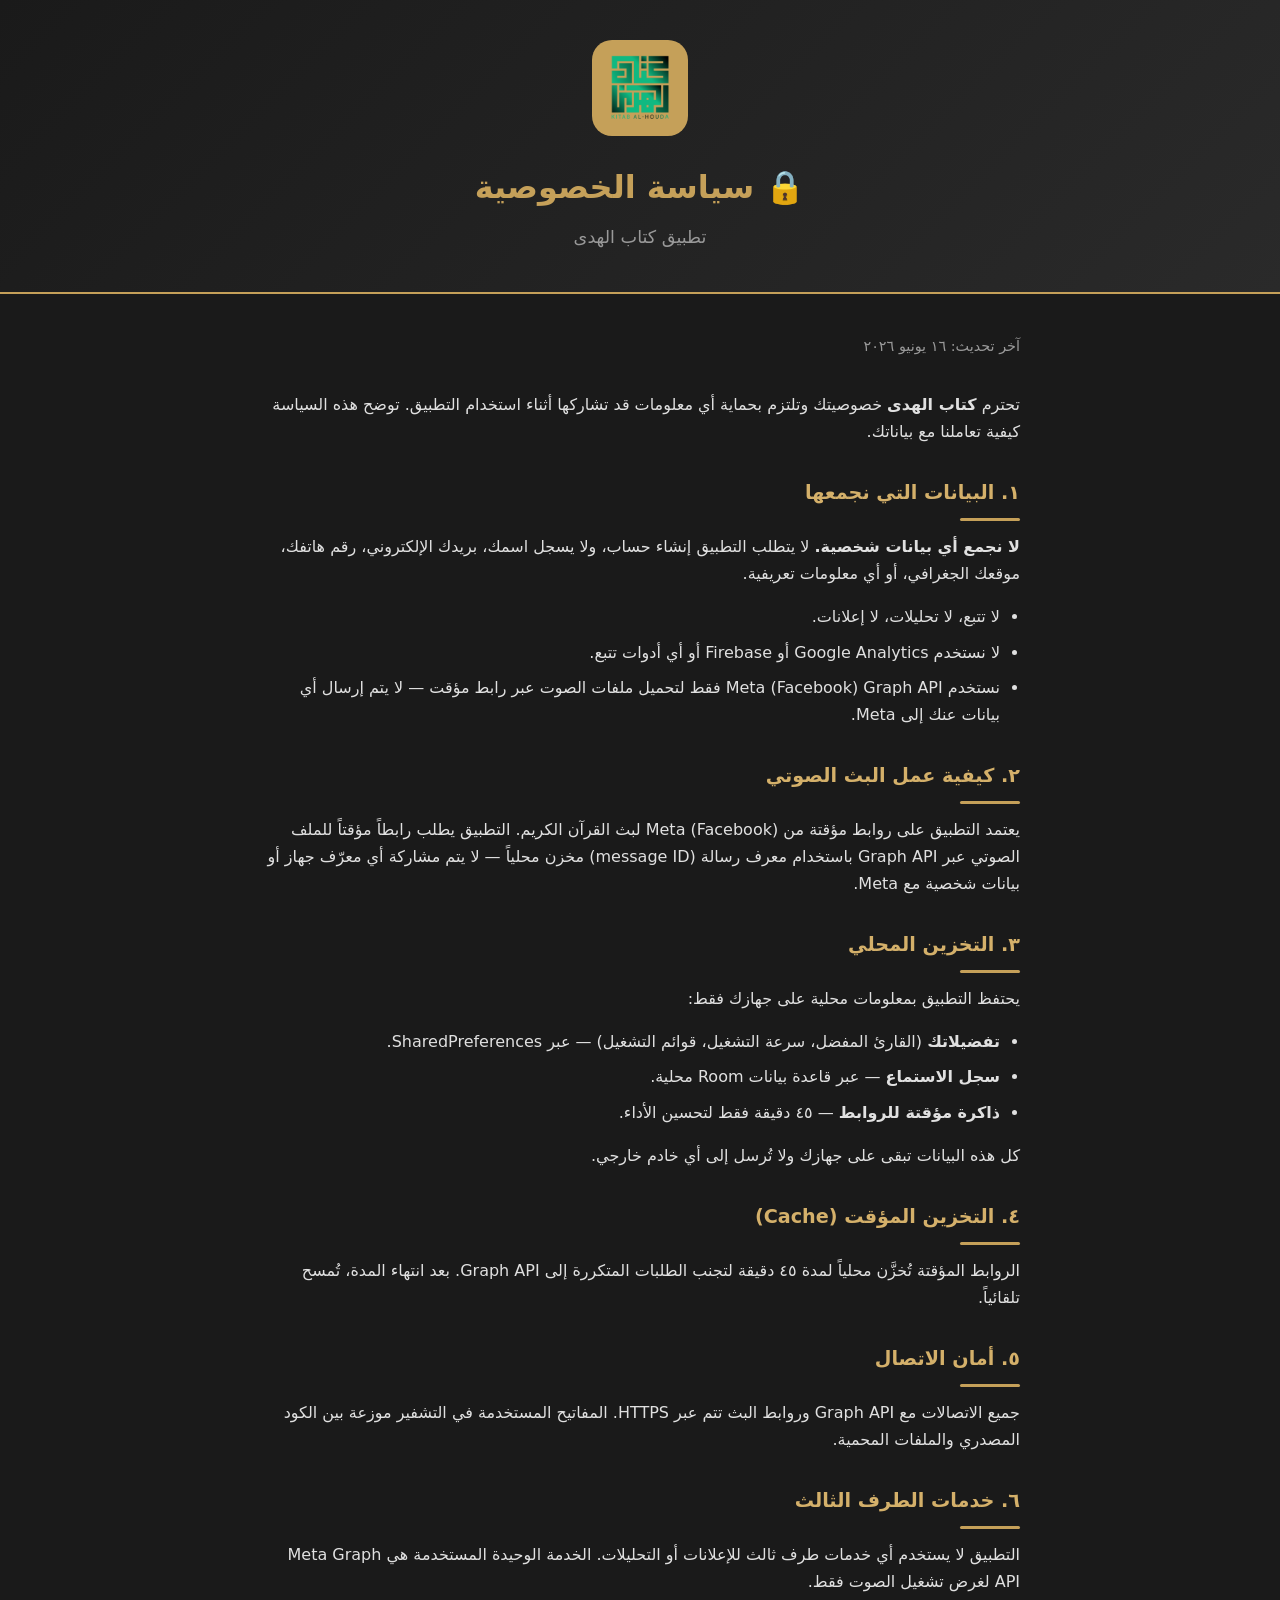
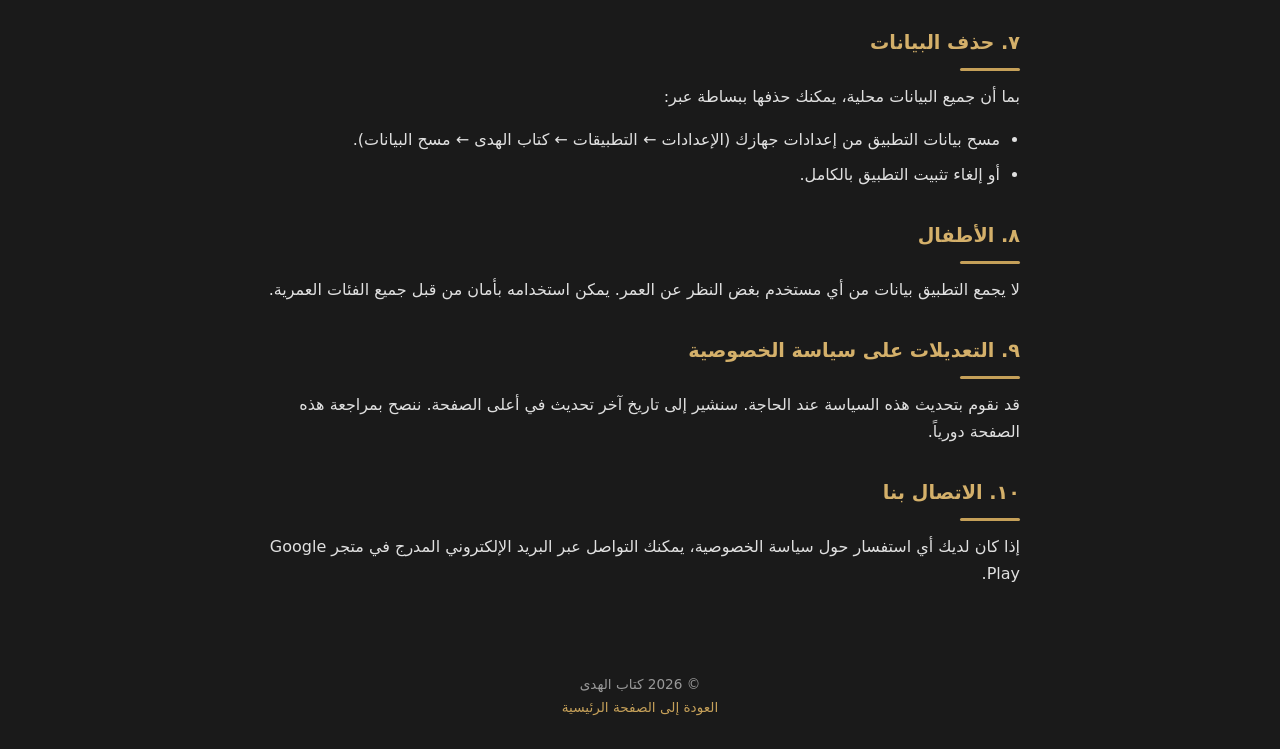
==== privacy.html @ 596f2eec "Initial commit — site vitrine + politique de confidentialité" ====
<!DOCTYPE html>
<html lang="ar" dir="rtl">
<head>
  <meta charset="UTF-8">
  <meta name="viewport" content="width=device-width, initial-scale=1.0">
  <title>سياسة الخصوصية — كتاب الهدى</title>
  <link rel="icon" href="assets/icon.png">
  <link rel="stylesheet" href="assets/style.css">
</head>
<body>

<header>
  <div class="container">
    <img src="assets/icon.png" alt="شعار كتاب الهدى">
    <h1>🔒 سياسة الخصوصية</h1>
    <p>تطبيق كتاب الهدى</p>
  </div>
</header>

<section class="privacy-content">
  <div class="container">

    <p class="update-date">آخر تحديث: ١٦ يونيو ٢٠٢٦</p>

    <p>
      تحترم <strong>كتاب الهدى</strong> خصوصيتك وتلتزم بحماية أي معلومات قد تشاركها
      أثناء استخدام التطبيق. توضح هذه السياسة كيفية تعاملنا مع بياناتك.
    </p>

    <h2>١. البيانات التي نجمعها</h2>
    <p>
      <strong>لا نجمع أي بيانات شخصية.</strong>
      لا يتطلب التطبيق إنشاء حساب، ولا يسجل اسمك، بريدك الإلكتروني، رقم هاتفك،
      موقعك الجغرافي، أو أي معلومات تعريفية.
    </p>
    <ul>
      <li>لا تتبع، لا تحليلات، لا إعلانات.</li>
      <li>لا نستخدم Google Analytics أو Firebase أو أي أدوات تتبع.</li>
      <li>نستخدم Meta (Facebook) Graph API فقط لتحميل ملفات الصوت عبر رابط مؤقت — لا يتم إرسال أي بيانات عنك إلى Meta.</li>
    </ul>

    <h2>٢. كيفية عمل البث الصوتي</h2>
    <p>
      يعتمد التطبيق على روابط مؤقتة من Meta (Facebook) لبث القرآن الكريم.
      التطبيق يطلب رابطاً مؤقتاً للملف الصوتي عبر Graph API باستخدام معرف رسالة (message ID)
      مخزن محلياً — لا يتم مشاركة أي معرّف جهاز أو بيانات شخصية مع Meta.
    </p>

    <h2>٣. التخزين المحلي</h2>
    <p>
      يحتفظ التطبيق بمعلومات محلية على جهازك فقط:
    </p>
    <ul>
      <li><strong>تفضيلاتك</strong> (القارئ المفضل، سرعة التشغيل، قوائم التشغيل) — عبر SharedPreferences.</li>
      <li><strong>سجل الاستماع</strong> — عبر قاعدة بيانات Room محلية.</li>
      <li><strong>ذاكرة مؤقتة للروابط</strong> — ٤٥ دقيقة فقط لتحسين الأداء.</li>
    </ul>
    <p>كل هذه البيانات تبقى على جهازك ولا تُرسل إلى أي خادم خارجي.</p>

    <h2>٤. التخزين المؤقت (Cache)</h2>
    <p>
      الروابط المؤقتة تُخزَّن محلياً لمدة ٤٥ دقيقة لتجنب الطلبات المتكررة إلى Graph API.
      بعد انتهاء المدة، تُمسح تلقائياً.
    </p>

    <h2>٥. أمان الاتصال</h2>
    <p>
      جميع الاتصالات مع Graph API وروابط البث تتم عبر HTTPS.
      المفاتيح المستخدمة في التشفير موزعة بين الكود المصدري والملفات المحمية.
    </p>

    <h2>٦. خدمات الطرف الثالث</h2>
    <p>
      التطبيق لا يستخدم أي خدمات طرف ثالث للإعلانات أو التحليلات.
      الخدمة الوحيدة المستخدمة هي Meta Graph API لغرض تشغيل الصوت فقط.
    </p>

    <h2>٧. حذف البيانات</h2>
    <p>
      بما أن جميع البيانات محلية، يمكنك حذفها ببساطة عبر:
    </p>
    <ul>
      <li>مسح بيانات التطبيق من إعدادات جهازك (الإعدادات ← التطبيقات ← كتاب الهدى ← مسح البيانات).</li>
      <li>أو إلغاء تثبيت التطبيق بالكامل.</li>
    </ul>

    <h2>٨. الأطفال</h2>
    <p>
      لا يجمع التطبيق بيانات من أي مستخدم بغض النظر عن العمر.
      يمكن استخدامه بأمان من قبل جميع الفئات العمرية.
    </p>

    <h2>٩. التعديلات على سياسة الخصوصية</h2>
    <p>
      قد نقوم بتحديث هذه السياسة عند الحاجة. سنشير إلى تاريخ آخر تحديث في أعلى الصفحة.
      ننصح بمراجعة هذه الصفحة دورياً.
    </p>

    <h2>١٠. الاتصال بنا</h2>
    <p>
      إذا كان لديك أي استفسار حول سياسة الخصوصية، يمكنك التواصل عبر
      البريد الإلكتروني المدرج في متجر Google Play.
    </p>

  </div>
</section>

<footer>
  <div class="container">
    <p>© 2026 كتاب الهدى</p>
    <p><a href="index.html">العودة إلى الصفحة الرئيسية</a></p>
  </div>
</footer>

</body>
</html>
---- assets/style.css ----
:root {
  --gold: #C5A059;
  --gold-light: #D4B06A;
  --dark: #1a1a1a;
  --dark2: #2a2a2a;
  --text: #e0e0e0;
  --text-dim: #999;
}

*, *::before, *::after {
  margin: 0;
  padding: 0;
  box-sizing: border-box;
}

html { scroll-behavior: smooth; }

body {
  font-family: 'Segoe UI', system-ui, -apple-system, sans-serif;
  background: var(--dark);
  color: var(--text);
  line-height: 1.7;
  direction: rtl;
}

.container {
  max-width: 800px;
  margin: 0 auto;
  padding: 0 20px;
}

/* Header */
header {
  background: linear-gradient(135deg, var(--dark) 0%, var(--dark2) 100%);
  border-bottom: 2px solid var(--gold);
  padding: 40px 0;
  text-align: center;
}

header img {
  width: 96px;
  height: 96px;
  border-radius: 20px;
  margin-bottom: 16px;
}

header h1 {
  font-size: 2rem;
  color: var(--gold);
  margin-bottom: 8px;
}

header p {
  color: var(--text-dim);
  font-size: 1.1rem;
}

/* Sections */
section {
  padding: 60px 0;
  border-bottom: 1px solid #333;
}

section:last-of-type { border-bottom: none; }

h2 {
  color: var(--gold);
  font-size: 1.5rem;
  margin-bottom: 24px;
}

h2::after {
  content: '';
  display: block;
  width: 60px;
  height: 3px;
  background: var(--gold);
  margin-top: 8px;
  border-radius: 2px;
}

/* Features */
.features-grid {
  display: grid;
  grid-template-columns: repeat(auto-fit, minmax(200px, 1fr));
  gap: 20px;
}

.feature-card {
  background: var(--dark2);
  border: 1px solid #444;
  border-radius: 12px;
  padding: 24px;
  text-align: center;
  transition: border-color .3s;
}

.feature-card:hover { border-color: var(--gold); }

.feature-card .icon {
  font-size: 2rem;
  margin-bottom: 12px;
}

.feature-card h3 {
  color: var(--gold-light);
  margin-bottom: 8px;
}

.feature-card p { font-size: .9rem; color: var(--text-dim); }

/* Screenshot placeholder */
.screenshot-area {
  background: var(--dark2);
  border: 2px dashed #444;
  border-radius: 12px;
  padding: 60px 20px;
  text-align: center;
  color: var(--text-dim);
}

/* CTA */
.cta {
  text-align: center;
  padding: 80px 0;
}

.cta h2 { text-align: center; }
.cta h2::after { margin: 8px auto 0; }

.btn {
  display: inline-block;
  background: var(--gold);
  color: var(--dark);
  font-weight: bold;
  font-size: 1.1rem;
  padding: 14px 40px;
  border-radius: 8px;
  text-decoration: none;
  margin-top: 20px;
  transition: background .3s;
}

.btn:hover { background: var(--gold-light); }

footer {
  text-align: center;
  padding: 30px 0;
  color: var(--text-dim);
  font-size: .85rem;
}

footer a { color: var(--gold); text-decoration: none; }
footer a:hover { text-decoration: underline; }

/* Privacy page */
.privacy-content { padding: 40px 0; }

.privacy-content h1 {
  color: var(--gold);
  font-size: 1.8rem;
  margin-bottom: 8px;
}

.privacy-content .update-date {
  color: var(--text-dim);
  font-size: .9rem;
  margin-bottom: 32px;
}

.privacy-content h2 {
  font-size: 1.2rem;
  margin-top: 32px;
  margin-bottom: 12px;
  color: var(--gold-light);
}

.privacy-content p { margin-bottom: 16px; }
.privacy-content ul { margin: 0 20px 16px; }
.privacy-content li { margin-bottom: 8px; }

@media (max-width: 600px) {
  header h1 { font-size: 1.5rem; }
  .features-grid { grid-template-columns: 1fr; }
}
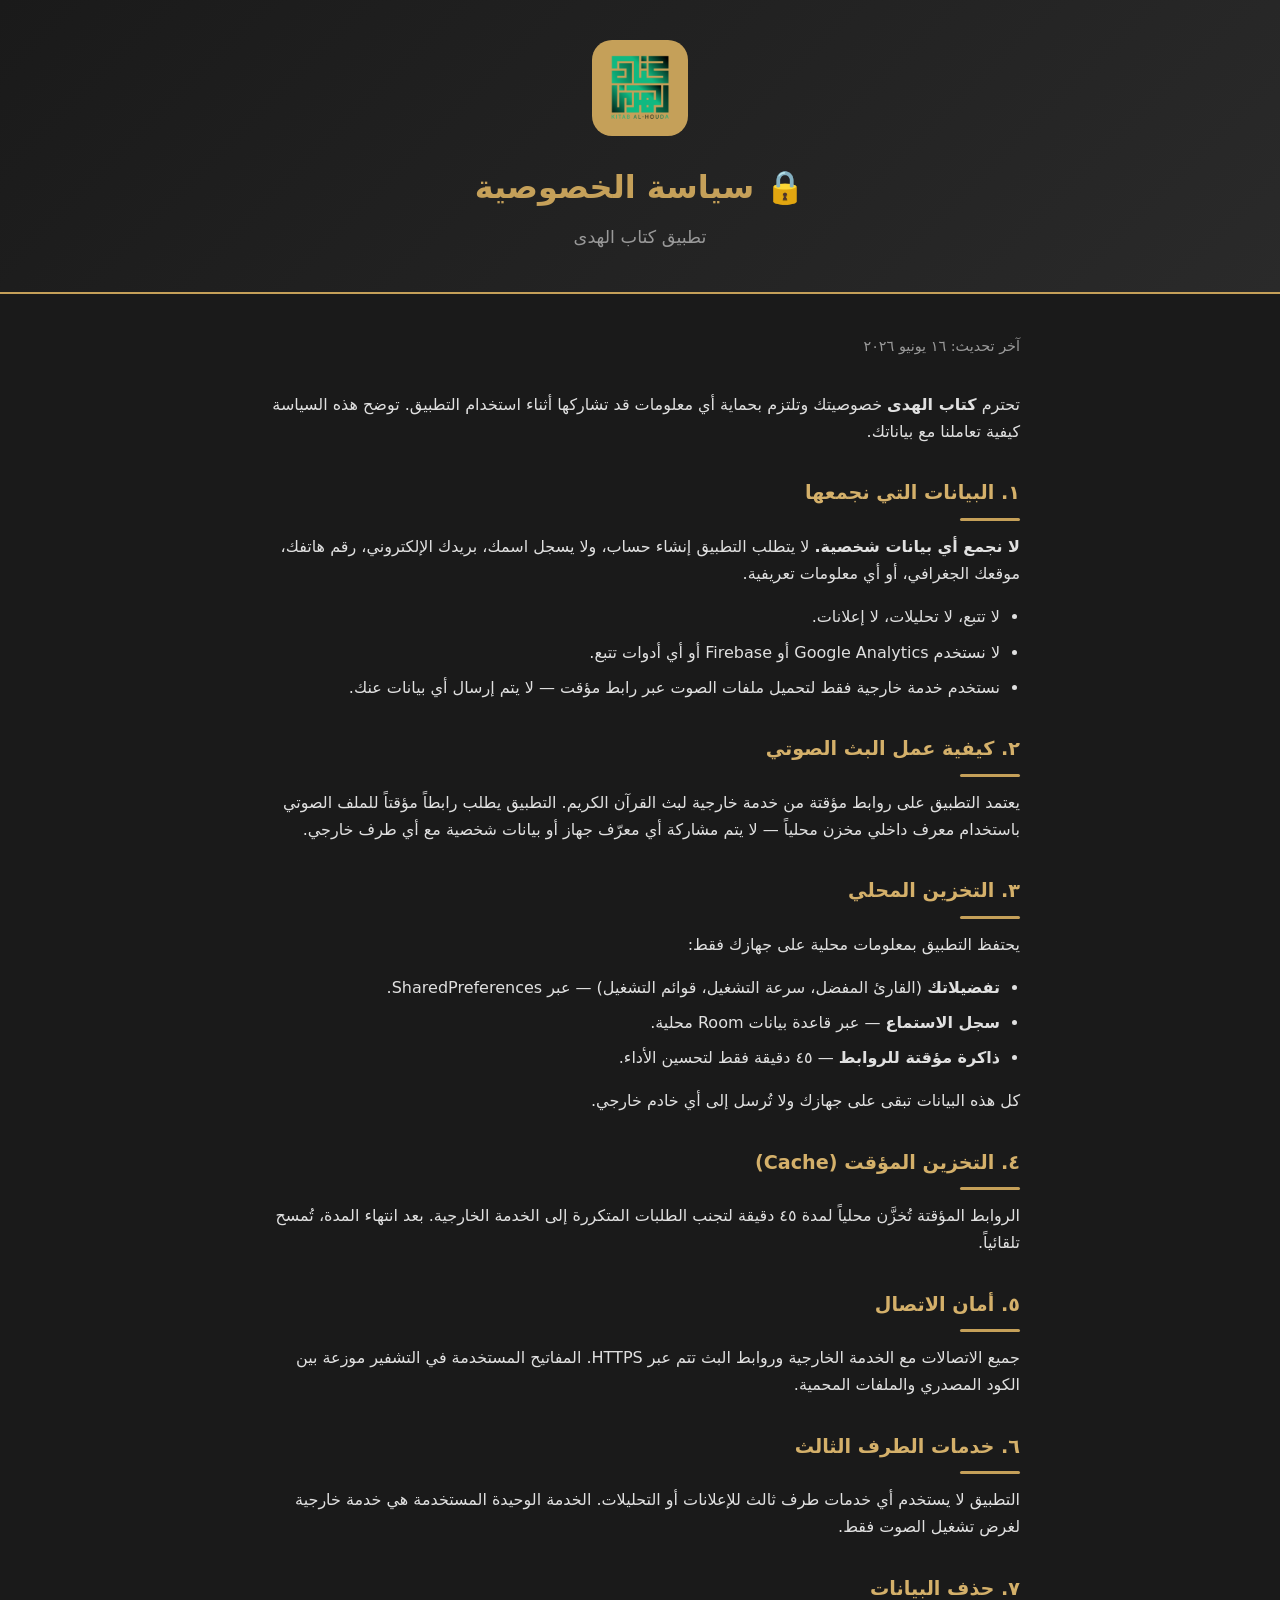
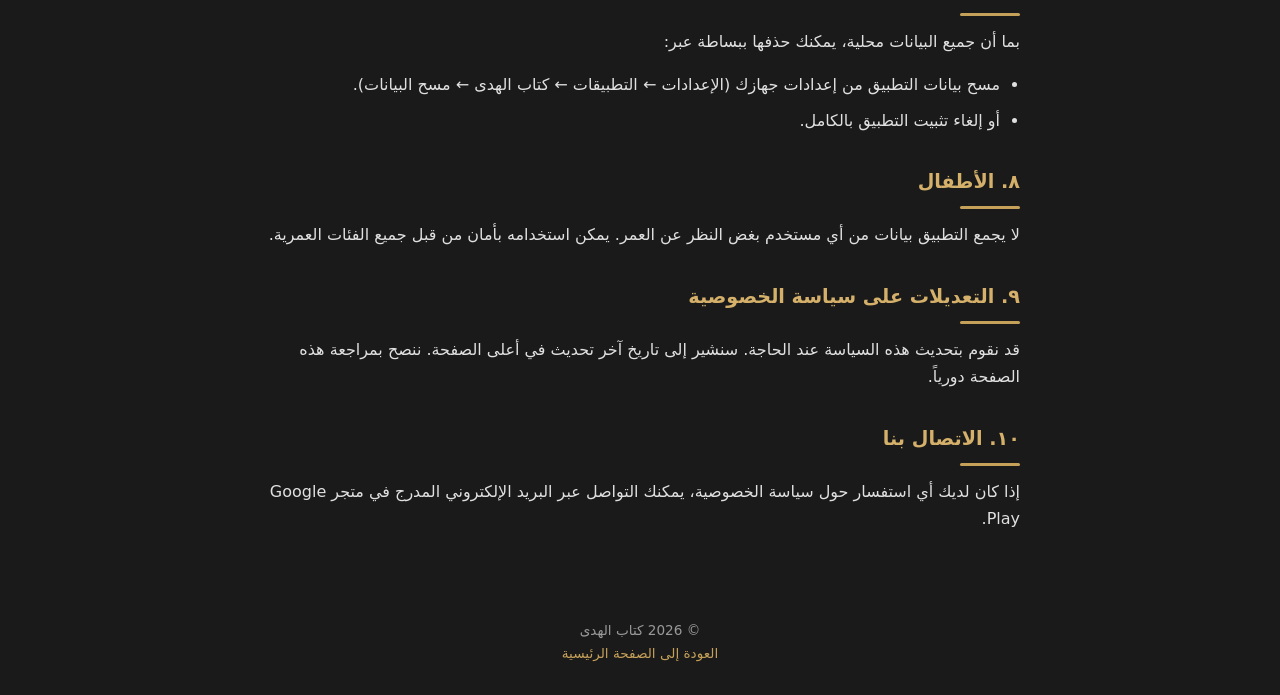
==== commit c857f9ff: "site: remove explicit Meta/Facebook/Messenger mentions from index and privacy page" ====
--- a/privacy.html
+++ b/privacy.html
@@ -36,14 +36,14 @@
     <ul>
       <li>لا تتبع، لا تحليلات، لا إعلانات.</li>
       <li>لا نستخدم Google Analytics أو Firebase أو أي أدوات تتبع.</li>
-      <li>نستخدم Meta (Facebook) Graph API فقط لتحميل ملفات الصوت عبر رابط مؤقت — لا يتم إرسال أي بيانات عنك إلى Meta.</li>
+      <li>نستخدم خدمة خارجية فقط لتحميل ملفات الصوت عبر رابط مؤقت — لا يتم إرسال أي بيانات عنك.</li>
     </ul>
 
     <h2>٢. كيفية عمل البث الصوتي</h2>
     <p>
-      يعتمد التطبيق على روابط مؤقتة من Meta (Facebook) لبث القرآن الكريم.
-      التطبيق يطلب رابطاً مؤقتاً للملف الصوتي عبر Graph API باستخدام معرف رسالة (message ID)
-      مخزن محلياً — لا يتم مشاركة أي معرّف جهاز أو بيانات شخصية مع Meta.
+      يعتمد التطبيق على روابط مؤقتة من خدمة خارجية لبث القرآن الكريم.
+      التطبيق يطلب رابطاً مؤقتاً للملف الصوتي باستخدام معرف داخلي
+      مخزن محلياً — لا يتم مشاركة أي معرّف جهاز أو بيانات شخصية مع أي طرف خارجي.
     </p>
 
     <h2>٣. التخزين المحلي</h2>
@@ -59,20 +59,20 @@
 
     <h2>٤. التخزين المؤقت (Cache)</h2>
     <p>
-      الروابط المؤقتة تُخزَّن محلياً لمدة ٤٥ دقيقة لتجنب الطلبات المتكررة إلى Graph API.
+      الروابط المؤقتة تُخزَّن محلياً لمدة ٤٥ دقيقة لتجنب الطلبات المتكررة إلى الخدمة الخارجية.
       بعد انتهاء المدة، تُمسح تلقائياً.
     </p>
 
     <h2>٥. أمان الاتصال</h2>
     <p>
-      جميع الاتصالات مع Graph API وروابط البث تتم عبر HTTPS.
+      جميع الاتصالات مع الخدمة الخارجية وروابط البث تتم عبر HTTPS.
       المفاتيح المستخدمة في التشفير موزعة بين الكود المصدري والملفات المحمية.
     </p>
 
     <h2>٦. خدمات الطرف الثالث</h2>
     <p>
       التطبيق لا يستخدم أي خدمات طرف ثالث للإعلانات أو التحليلات.
-      الخدمة الوحيدة المستخدمة هي Meta Graph API لغرض تشغيل الصوت فقط.
+      الخدمة الوحيدة المستخدمة هي خدمة خارجية لغرض تشغيل الصوت فقط.
     </p>
 
     <h2>٧. حذف البيانات</h2>
